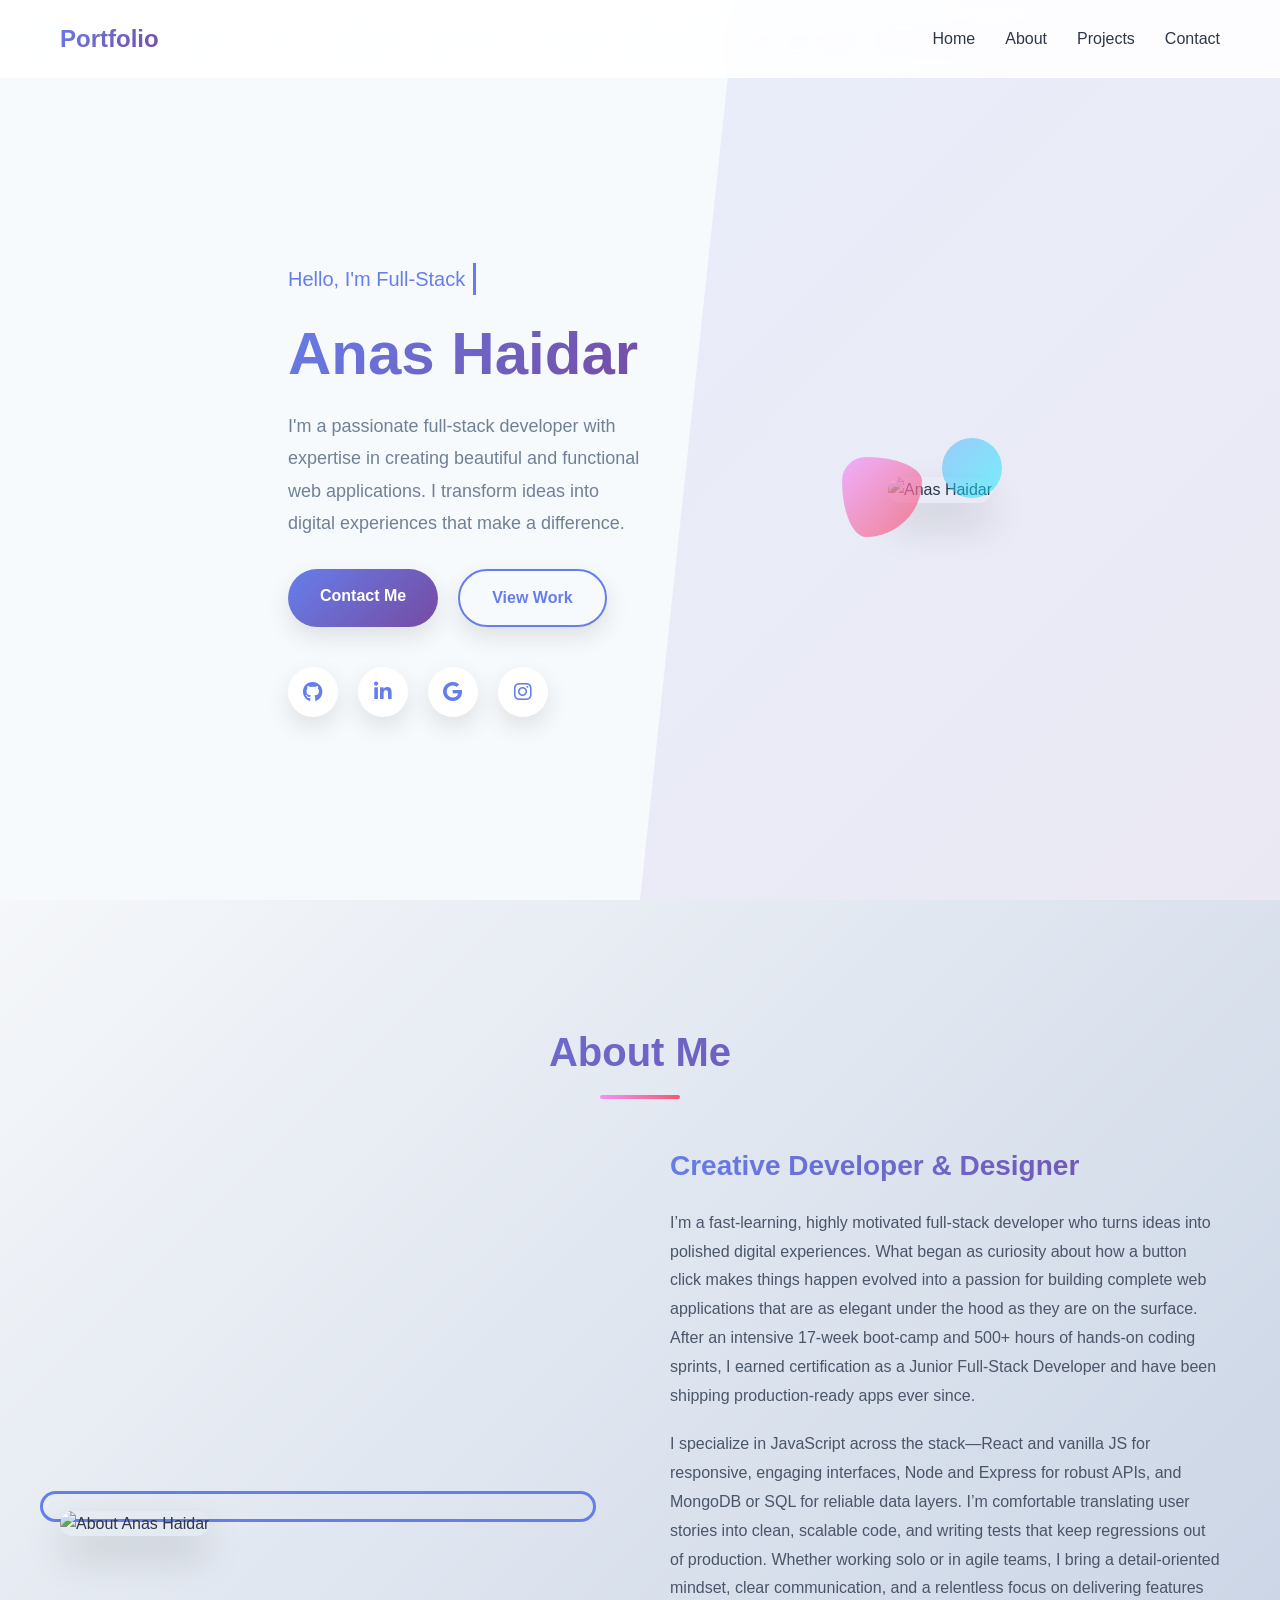
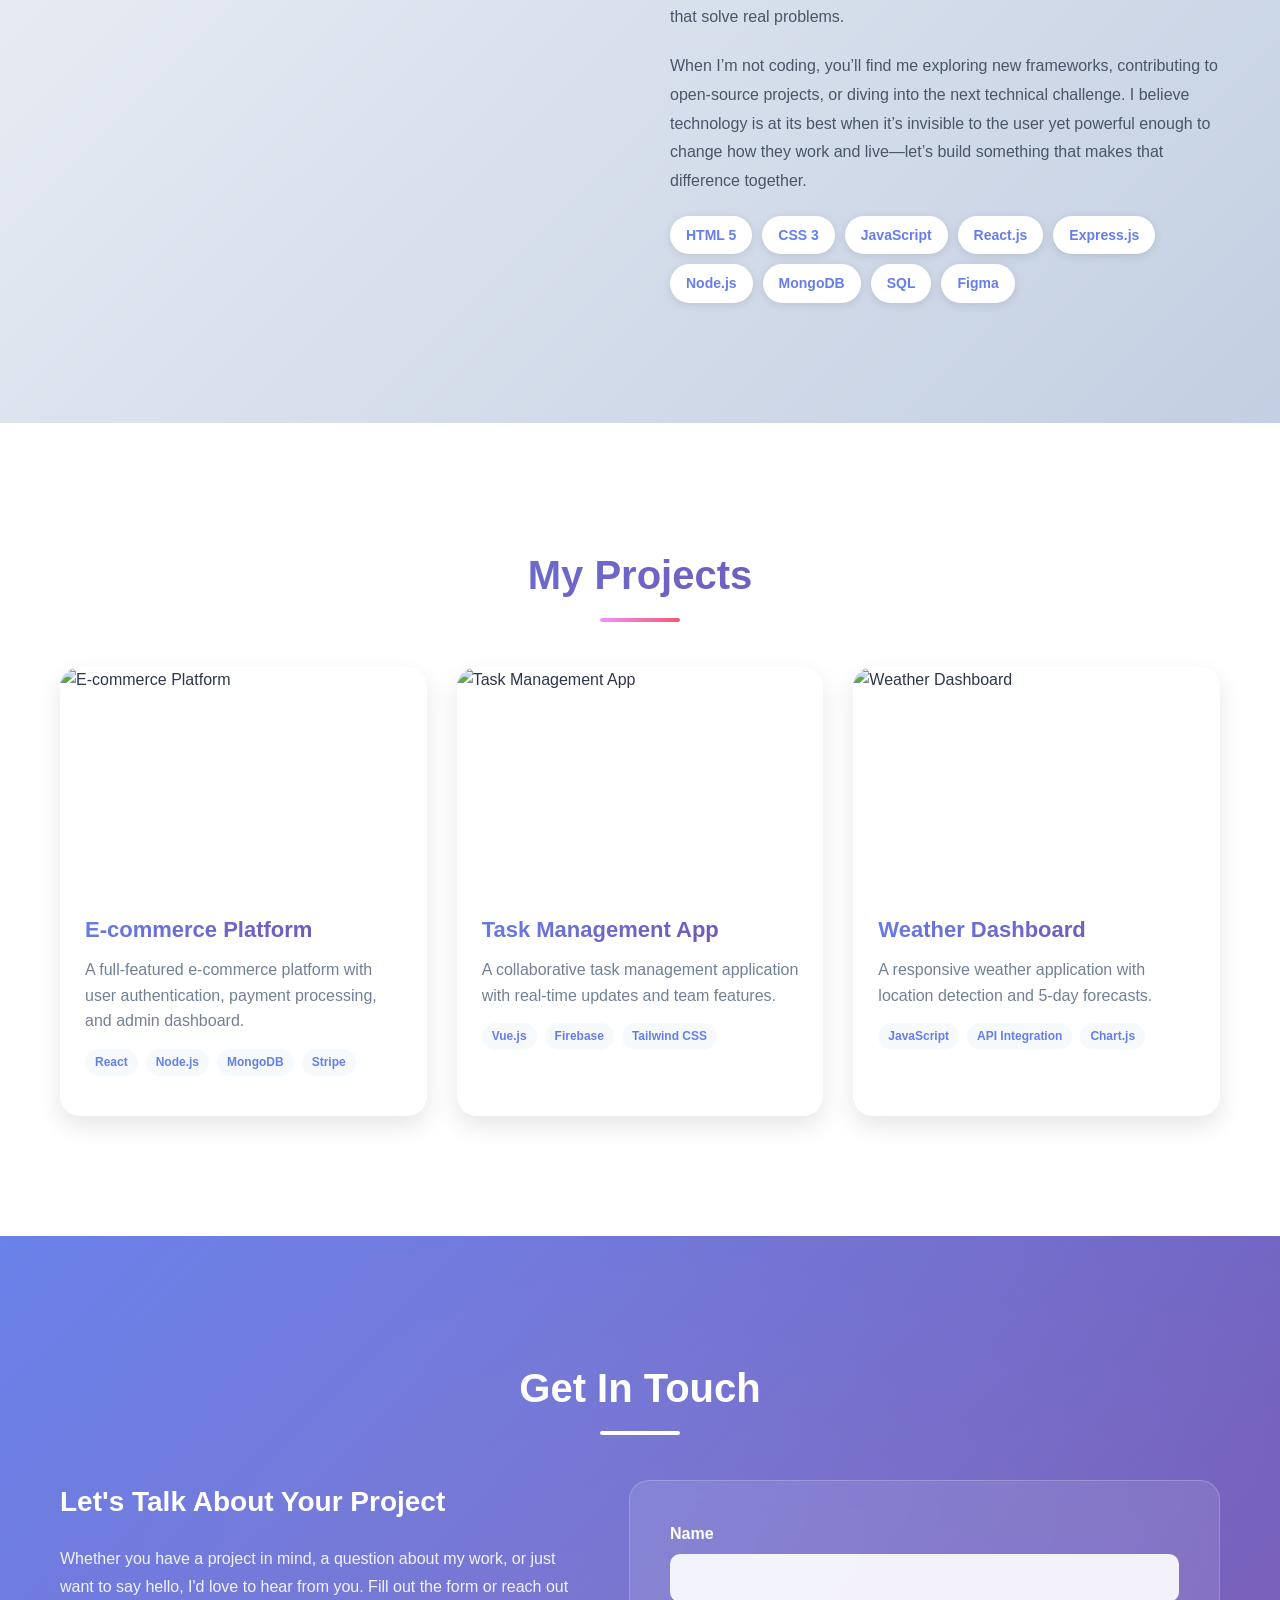
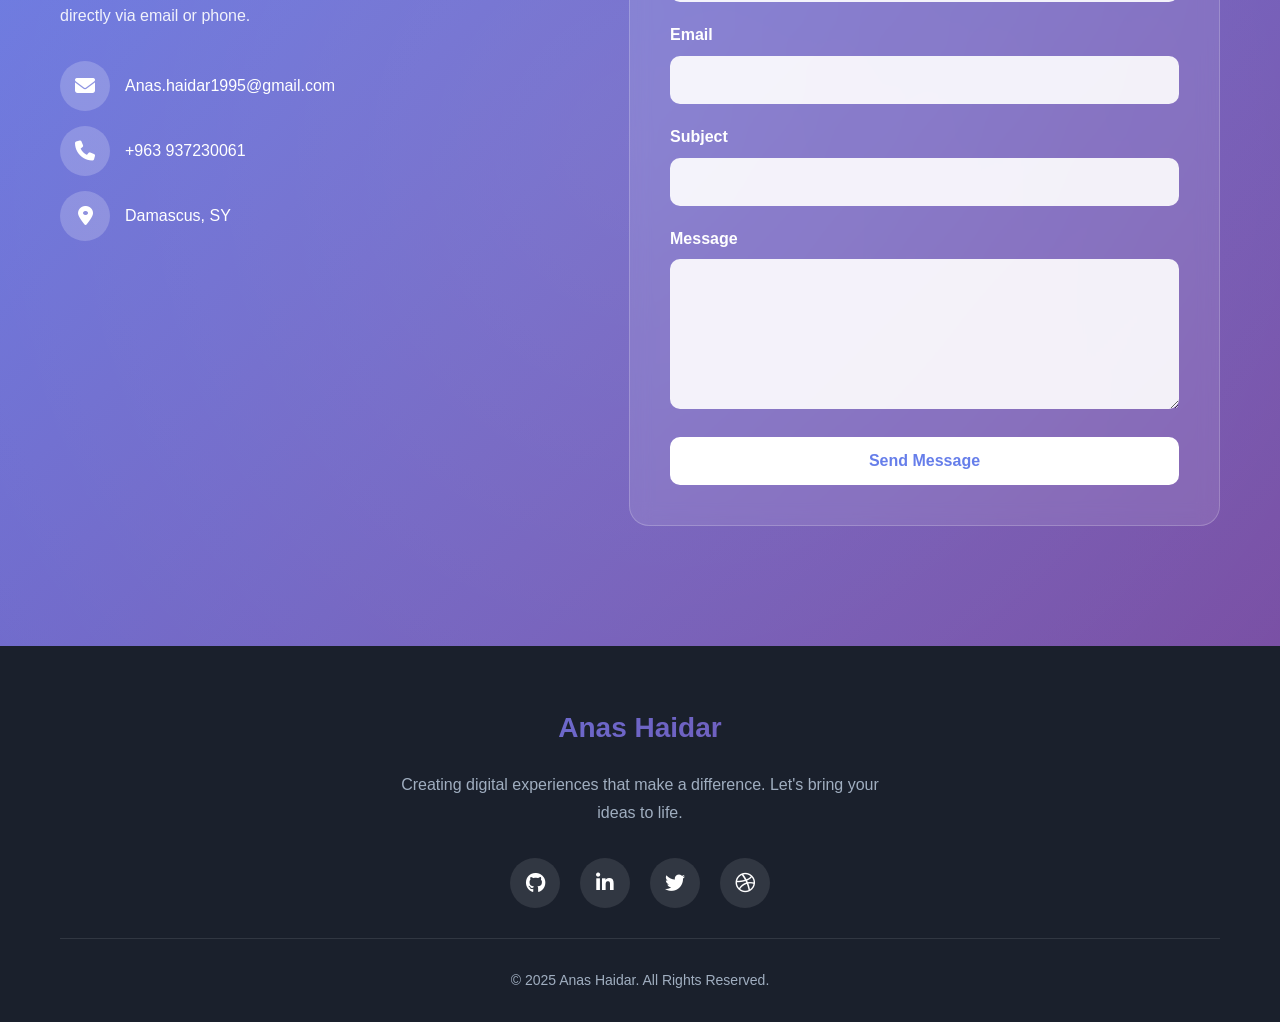
==== Portfolio.html @ c6f0a362 "first commit" ====
<!DOCTYPE html>
<html lang="en">
  <head>
    <meta charset="UTF-8" />
    <meta name="viewport" content="width=device-width, initial-scale=1.0" />
    <title>Anas Haidar | Creative Full Stack Developer</title>
    <link
      rel="stylesheet"
      href="https://cdnjs.cloudflare.com/ajax/libs/font-awesome/6.4.0/css/all.min.css"
    />
    <link rel="stylesheet" href="css/style.css" />
  </head>
  <body>
    <!-- Header -->
    <header>
      <div class="container">
        <nav class="navbar">
          <a href="#" class="logo">Portfolio</a>
          <ul class="nav-links">
            <li><a href="#home">Home</a></li>
            <li><a href="#about">About</a></li>
            <li><a href="#projects">Projects</a></li>
            <li><a href="#contact">Contact</a></li>
          </ul>
          <div class="hamburger">
            <span></span>
            <span></span>
            <span></span>
          </div>
        </nav>
      </div>
    </header>

    <!-- Hero Section -->
    <section id="home" class="hero">
      <div class="hero-bg"></div>
      <div class="particles" id="particles"></div>
      <div class="container">
        <div class="hero-content">
          <div class="hero-text">
            <p class="hero-subtitle">
              Hello, I'm
              <span id="type-text"> </span><span id="cursor">|</span>
            </p>
            <h1 class="hero-title">Anas Haidar</h1>
            <p class="hero-description">
              I'm a passionate full-stack developer with expertise in creating
              beautiful and functional web applications. I transform ideas into
              digital experiences that make a difference.

              <!-- JavaScript-native full-stack architect who turns Node, React, and Mongo/SQL into shipping-ready products at startup speed. -->
            </p>
            <div class="hero-buttons">
              <a href="#contact" class="btn">Contact Me</a>
              <a href="#projects" class="btn btn-outline">View Work</a>
            </div>
            <div class="social-links">
              <a
                href="https://github.com/AnasHaidar-95"
                target="_blank"
                aria-label="GitHub"
              >
                <i class="fab fa-github"></i
              ></a>
              <a
                href="https://linkedin.com/in/anas-haidar"
                target="_blank"
                aria-label="LinkedIn"
                ><i class="fab fa-linkedin-in"></i
              ></a>
              <a
                href="mailto:anas.haidar1995@gmail.com"
                target="_blank"
                aria-label="Google"
                ><i class="fab fa-google"></i
              ></a>
              <a href="#" aria-label="Instagram"
                ><i class="fab fa-instagram"></i
              ></a>
            </div>
            <!-- <a href="#" aria-label="Job.sy"
                ><i class="fa-solid fa-briefcase"></i></a>
            </div> -->
          </div>
          <div class="hero-image">
            <div class="floating-element"></div>
            <div class="floating-element"></div>
            <img src="https://placehold.co/500x600" alt="Anas Haidar" />
          </div>
        </div>
      </div>
    </section>

    <!-- About Section -->
    <section id="about" class="about">
      <div class="container">
        <h2 class="section-title">About Me</h2>
        <div class="about-content">
          <div class="about-image">
            <img src="https://placehold.co/500x500" alt="About Anas Haidar" />
          </div>
          <div class="about-text">
            <h3>Creative Developer & Designer</h3>
            <p>
              I’m a fast-learning, highly motivated full-stack developer who
              turns ideas into polished digital experiences. What began as
              curiosity about how a button click makes things happen evolved
              into a passion for building complete web applications that are as
              elegant under the hood as they are on the surface. After an
              intensive 17-week boot-camp and 500+ hours of hands-on coding
              sprints, I earned certification as a Junior Full-Stack Developer
              and have been shipping production-ready apps ever since.
            </p>
            <p>
              I specialize in JavaScript across the stack—React and vanilla JS
              for responsive, engaging interfaces, Node and Express for robust
              APIs, and MongoDB or SQL for reliable data layers. I’m comfortable
              translating user stories into clean, scalable code, and writing
              tests that keep regressions out of production. Whether working
              solo or in agile teams, I bring a detail-oriented mindset, clear
              communication, and a relentless focus on delivering features that
              solve real problems.
            </p>
            <p>
              When I’m not coding, you’ll find me exploring new frameworks,
              contributing to open-source projects, or diving into the next
              technical challenge. I believe technology is at its best when it’s
              invisible to the user yet powerful enough to change how they work
              and live—let’s build something that makes that difference
              together.
            </p>
            <div class="skills">
              <span class="skill-tag">HTML 5</span>
              <span class="skill-tag">CSS 3</span>
              <span class="skill-tag">JavaScript</span>
              <span class="skill-tag">React.js</span>
              <span class="skill-tag">Express.js</span>
              <span class="skill-tag">Node.js</span>
              <span class="skill-tag">MongoDB</span>
              <span class="skill-tag">SQL</span>
              <span class="skill-tag">Figma</span>
            </div>
          </div>
        </div>
      </div>
    </section>

    <!-- Projects Section -->
    <section id="projects" class="projects">
      <div class="container">
        <h2 class="section-title">My Projects</h2>
        <div class="project-grid">
          <!-- Project 1 -->
          <div class="project-card">
            <div class="project-image">
              <img
                src="https://placehold.co/600x400"
                alt="E-commerce Platform"
              />
              <div class="project-overlay">
                <a href="#" aria-label="View Project"
                  ><i class="fas fa-external-link-alt"></i
                ></a>
                <a href="#" aria-label="View Code"
                  ><i class="fab fa-github"></i
                ></a>
              </div>
            </div>
            <div class="project-details">
              <h3 class="project-title">E-commerce Platform</h3>
              <p class="project-description">
                A full-featured e-commerce platform with user authentication,
                payment processing, and admin dashboard.
              </p>
              <div class="project-tech">
                <span class="tech-tag">React</span>
                <span class="tech-tag">Node.js</span>
                <span class="tech-tag">MongoDB</span>
                <span class="tech-tag">Stripe</span>
              </div>
            </div>
          </div>

          <!-- Project 2 -->
          <div class="project-card">
            <div class="project-image">
              <img
                src="https://placehold.co/600x400"
                alt="Task Management App"
              />
              <div class="project-overlay">
                <a href="#" aria-label="View Project"
                  ><i class="fas fa-external-link-alt"></i
                ></a>
                <a href="#" aria-label="View Code"
                  ><i class="fab fa-github"></i
                ></a>
              </div>
            </div>
            <div class="project-details">
              <h3 class="project-title">Task Management App</h3>
              <p class="project-description">
                A collaborative task management application with real-time
                updates and team features.
              </p>
              <div class="project-tech">
                <span class="tech-tag">Vue.js</span>
                <span class="tech-tag">Firebase</span>
                <span class="tech-tag">Tailwind CSS</span>
              </div>
            </div>
          </div>

          <!-- Project 3 -->
          <div class="project-card">
            <div class="project-image">
              <img src="https://placehold.co/600x400" alt="Weather Dashboard" />
              <div class="project-overlay">
                <a href="#" aria-label="View Project"
                  ><i class="fas fa-external-link-alt"></i
                ></a>
                <a href="#" aria-label="View Code"
                  ><i class="fab fa-github"></i
                ></a>
              </div>
            </div>
            <div class="project-details">
              <h3 class="project-title">Weather Dashboard</h3>
              <p class="project-description">
                A responsive weather application with location detection and
                5-day forecasts.
              </p>
              <div class="project-tech">
                <span class="tech-tag">JavaScript</span>
                <span class="tech-tag">API Integration</span>
                <span class="tech-tag">Chart.js</span>
              </div>
            </div>
          </div>
        </div>
      </div>
    </section>

    <!-- Contact Section -->
    <section id="contact" class="contact">
      <div class="container">
        <h2 class="section-title">Get In Touch</h2>
        <div class="contact-content">
          <div class="contact-info">
            <h3>Let's Talk About Your Project</h3>
            <p>
              Whether you have a project in mind, a question about my work, or
              just want to say hello, I'd love to hear from you. Fill out the
              form or reach out directly via email or phone.
            </p>
            <div class="contact-details">
              <div class="contact-item">
                <i class="fas fa-envelope"></i>
                <span>Anas.haidar1995@gmail.com</span>
              </div>
              <div class="contact-item">
                <i class="fas fa-phone"></i>
                <span>+963 937230061</span>
              </div>
              <div class="contact-item">
                <i class="fas fa-map-marker-alt"></i>
                <span>Damascus, SY</span>
              </div>
            </div>
          </div>
          <div class="contact-form">
            <form id="contactForm">
              <div class="form-group">
                <label for="name">Name</label>
                <input type="text" id="name" name="name" required />
              </div>
              <div class="form-group">
                <label for="email">Email</label>
                <input type="email" id="email" name="email" required />
              </div>
              <div class="form-group">
                <label for="subject">Subject</label>
                <input type="text" id="subject" name="subject" required />
              </div>
              <div class="form-group">
                <label for="message">Message</label>
                <textarea id="message" name="message" required></textarea>
              </div>
              <button type="submit" class="submit-btn">Send Message</button>
            </form>
          </div>
        </div>
      </div>
    </section>

    <!-- Footer -->
    <footer>
      <div class="container">
        <div class="footer-content">
          <div class="footer-logo">Anas Haidar</div>
          <p class="footer-text">
            Creating digital experiences that make a difference. Let's bring
            your ideas to life.
          </p>
          <div class="footer-social">
            <a href="#" aria-label="GitHub"><i class="fab fa-github"></i></a>
            <a href="#" aria-label="LinkedIn"
              ><i class="fab fa-linkedin-in"></i
            ></a>
            <a href="#" aria-label="Twitter"><i class="fab fa-twitter"></i></a>
            <a href="#" aria-label="Dribbble"
              ><i class="fab fa-dribbble"></i
            ></a>
          </div>
        </div>
        <div class="footer-bottom">
          <p>&copy; 2025 Anas Haidar. All Rights Reserved.</p>
        </div>
      </div>
    </footer>
    <script src="javascript/script.js"></script>
  </body>
</html>
---- css/style.css ----
:root {
  --primary-color: #667eea;
  --secondary-color: #764ba2;
  --accent-color: #f093fb;
  --text-color: #2d3748;
  --light-color: #f7fafc;
  --dark-color: #1a202c;
  --gradient-1: linear-gradient(135deg, #667eea 0%, #764ba2 100%);
  --gradient-2: linear-gradient(135deg, #f093fb 0%, #f5576c 100%);
  --gradient-3: linear-gradient(135deg, #4facfe 0%, #00f2fe 100%);
  --shadow-lg: 0 10px 25px rgba(0, 0, 0, 0.1);
  --shadow-xl: 0 20px 40px rgba(0, 0, 0, 0.15);
}

* {
  margin: 0;
  padding: 0;
  box-sizing: border-box;
}

body {
  font-family: "Inter", -apple-system, BlinkMacSystemFont, "Segoe UI", Roboto,
    sans-serif;
  line-height: 1.6;
  color: var(--text-color);
  background-color: var(--light-color);
  overflow-x: hidden;
}

a {
  text-decoration: none;
  color: inherit;
}

ul {
  list-style: none;
}

.container {
  max-width: 1200px;
  margin: 0 auto;
  padding: 0 20px;
}

.btn {
  display: inline-block;
  padding: 14px 32px;
  background: var(--gradient-1);
  color: white;
  border-radius: 50px;
  font-weight: 600;
  font-size: 16px;
  transition: all 0.3s ease;
  position: relative;
  overflow: hidden;
  box-shadow: var(--shadow-lg);
}

.btn::before {
  content: "";
  position: absolute;
  top: 0;
  left: -100%;
  width: 100%;
  height: 100%;
  background: linear-gradient(
    90deg,
    transparent,
    rgba(255, 255, 255, 0.2),
    transparent
  );
  transition: left 0.5s;
}

.btn:hover::before {
  left: 100%;
}

.btn:hover {
  transform: translateY(-3px);
  box-shadow: var(--shadow-xl);
}

.btn-outline {
  background: transparent;
  border: 2px solid var(--primary-color);
  color: var(--primary-color);
}

.btn-outline:hover {
  background: var(--primary-color);
  color: white;
}

/* Header */
header {
  position: fixed;
  top: 0;
  left: 0;
  width: 100%;
  padding: 20px 0;
  z-index: 1000;
  transition: all 0.3s ease;
  background: rgba(255, 255, 255, 0.9);
  backdrop-filter: blur(10px);
}

header.scrolled {
  padding: 15px 0;
  box-shadow: 0 5px 20px rgba(0, 0, 0, 0.1);
}

.navbar {
  display: flex;
  justify-content: space-between;
  align-items: center;
}

.logo {
  font-size: 24px;
  font-weight: 700;
  background: var(--gradient-1);
  -webkit-background-clip: text;
  -webkit-text-fill-color: transparent;
  background-clip: text;
}

.nav-links {
  display: flex;
  align-items: center;
}

.nav-links li {
  margin-left: 30px;
}

.nav-links a {
  font-weight: 500;
  position: relative;
  padding: 5px 0;
}

.nav-links a::after {
  content: "";
  position: absolute;
  bottom: 0;
  left: 0;
  width: 0;
  height: 2px;
  background: var(--gradient-2);
  transition: width 0.3s ease;
}

.nav-links a:hover::after {
  width: 100%;
}

.hamburger {
  display: none;
  cursor: pointer;
  flex-direction: column;
  justify-content: space-between;
  width: 30px;
  height: 21px;
}

.hamburger span {
  display: block;
  height: 3px;
  width: 100%;
  background-color: var(--text-color);
  transition: all 0.3s ease;
}

.hamburger.active span:nth-child(1) {
  transform: translateY(9px) rotate(45deg);
}

.hamburger.active span:nth-child(2) {
  opacity: 0;
}

.hamburger.active span:nth-child(3) {
  transform: translateY(-9px) rotate(-45deg);
}

/* Hero Section */
.hero {
  height: 100vh;
  display: flex;
  align-items: center;
  padding-top: 80px;
  position: relative;
  overflow: hidden;
}

.hero-bg {
  position: absolute;
  top: 0;
  right: 0;
  width: 50%;
  height: 100%;
  background: var(--gradient-1);
  clip-path: polygon(15% 0%, 100% 0%, 100% 100%, 0% 100%);
  opacity: 0.1;
}

.particles {
  position: absolute;
  width: 100%;
  height: 100%;
  overflow: hidden;
  z-index: 0;
}

.particle {
  position: absolute;
  width: 4px;
  height: 4px;
  background: var(--primary-color);
  border-radius: 50%;
  opacity: 0.3;
  animation: float 20s infinite linear;
}

@keyframes float {
  0% {
    transform: translateY(100vh) translateX(0);
  }
  100% {
    transform: translateY(-100vh) translateX(100px);
  }
}

.hero-content {
  display: flex;
  align-items: center;
  justify-content: space-between;
  position: relative;
  z-index: 1;
}

.hero-text {
  flex: 1;
  max-width: 600px;
  animation: fadeInUp 1s ease;
}

@keyframes fadeInUp {
  from {
    opacity: 0;
    transform: translateY(30px);
  }
  to {
    opacity: 1;
    transform: translateY(0);
  }
}

.hero-subtitle {
  font-size: 20px;
  color: var(--primary-color);
  margin-bottom: 15px;
  display: inline-block;
  overflow: hidden;
  white-space: nowrap;
}

#type-text {
  font-size: inherit;
}

#cursor {
  display: inline-block;
  width: 3px;
  background: var(--primary-color);
  margin-left: 2px;
  animation: blink 0.7s infinite;
}

@keyframes blink {
  0%,
  100% {
    opacity: 1;
  }
  50% {
    opacity: 0;
  }
}

.hero-title {
  font-size: 60px;
  font-weight: 700;
  margin-bottom: 20px;
  line-height: 1.2;
  background: var(--gradient-1);
  -webkit-background-clip: text;
  -webkit-text-fill-color: transparent;
  background-clip: text;
}

.hero-description {
  font-size: 18px;
  color: #718096;
  margin-bottom: 30px;
  line-height: 1.8;
}

.hero-buttons {
  display: flex;
  gap: 20px;
  margin-bottom: 40px;
}

.social-links {
  display: flex;
  gap: 20px;
}

.social-links a {
  display: flex;
  align-items: center;
  justify-content: center;
  width: 50px;
  height: 50px;
  border-radius: 50%;
  background: white;
  color: var(--primary-color);
  font-size: 20px;
  transition: all 0.3s ease;
  box-shadow: var(--shadow-lg);
}

.social-links a:hover {
  background: var(--gradient-1);
  color: white;
  transform: translateY(-5px) rotate(360deg);
  box-shadow: var(--shadow-xl);
}

.hero-image {
  flex: 1;
  display: flex;
  justify-content: flex-end;
  position: relative;
  animation: fadeInRight 1s ease 0.5s both;
}

@keyframes fadeInRight {
  from {
    opacity: 0;
    transform: translateX(50px);
  }
  to {
    opacity: 1;
    transform: translateX(0);
  }
}

.hero-image img {
  max-width: 100%;
  height: auto;
  border-radius: 20px;
  box-shadow: var(--shadow-xl);
  transition: transform 0.3s ease;
}

.hero-image:hover img {
  transform: scale(1.05);
}

.floating-element {
  position: absolute;
  animation: float-3d 6s ease-in-out infinite;
}

.floating-element:nth-child(1) {
  top: -20px;
  right: 20%;
  width: 80px;
  height: 80px;
  background: var(--gradient-2);
  border-radius: 30% 70% 70% 30% / 30% 30% 70% 70%;
  opacity: 0.7;
  animation-delay: 0s;
}

.floating-element:nth-child(2) {
  bottom: 20%;
  right: -10px;
  width: 60px;
  height: 60px;
  background: var(--gradient-3);
  border-radius: 50%;
  opacity: 0.5;
  animation-delay: 2s;
}

@keyframes float-3d {
  0%,
  100% {
    transform: translateY(0px) rotate(0deg);
  }
  50% {
    transform: translateY(-20px) rotate(180deg);
  }
}

/* About Section */
.about {
  padding: 120px 0;
  background: linear-gradient(135deg, #f5f7fa 0%, #c3cfe2 100%);
  position: relative;
}

.section-title {
  font-size: 40px;
  font-weight: 700;
  text-align: center;
  margin-bottom: 60px;
  position: relative;
  background: var(--gradient-1);
  -webkit-background-clip: text;
  -webkit-text-fill-color: transparent;
  background-clip: text;
}

.section-title::after {
  content: "";
  position: absolute;
  bottom: -15px;
  left: 50%;
  transform: translateX(-50%);
  width: 80px;
  height: 4px;
  background: var(--gradient-2);
  border-radius: 2px;
}

.about-content {
  display: flex;
  align-items: center;
  gap: 60px;
}

.about-image {
  flex: 1;
  position: relative;
}

.about-image img {
  width: 100%;
  border-radius: 20px;
  box-shadow: var(--shadow-xl);
}

.about-image::before {
  content: "";
  position: absolute;
  top: -20px;
  left: -20px;
  width: 100%;
  height: 100%;
  border: 3px solid var(--primary-color);
  border-radius: 20px;
  z-index: -1;
}

.about-text {
  flex: 1;
}

.about-text h3 {
  font-size: 28px;
  margin-bottom: 20px;
  background: var(--gradient-1);
  -webkit-background-clip: text;
  -webkit-text-fill-color: transparent;
  background-clip: text;
}

.about-text p {
  margin-bottom: 20px;
  font-size: 16px;
  line-height: 1.8;
  color: #4a5568;
}

.skills {
  display: flex;
  flex-wrap: wrap;
  gap: 10px;
  margin-top: 20px;
}

.skill-tag {
  padding: 8px 16px;
  background: white;
  border-radius: 25px;
  font-size: 14px;
  font-weight: 600;
  color: var(--primary-color);
  box-shadow: 0 2px 10px rgba(0, 0, 0, 0.1);
  transition: all 0.3s ease;
  cursor: default;
}

.skill-tag:hover {
  transform: translateY(-2px);
  box-shadow: 0 4px 15px rgba(0, 0, 0, 0.2);
  background: var(--gradient-1);
  color: white;
}

/* Projects Section */
.projects {
  padding: 120px 0;
  background-color: white;
}

.project-grid {
  display: grid;
  grid-template-columns: repeat(auto-fill, minmax(350px, 1fr));
  gap: 30px;
}

.project-card {
  border-radius: 20px;
  overflow: hidden;
  box-shadow: var(--shadow-lg);
  transition: all 0.3s ease;
  position: relative;
  background: white;
}

.project-card:hover {
  transform: translateY(-10px);
  box-shadow: var(--shadow-xl);
}

.project-image {
  position: relative;
  overflow: hidden;
  height: 220px;
}

.project-image img {
  width: 100%;
  height: 100%;
  object-fit: cover;
  transition: transform 0.5s ease;
}

.project-card:hover .project-image img {
  transform: scale(1.1);
}

.project-overlay {
  position: absolute;
  top: 0;
  left: 0;
  width: 100%;
  height: 100%;
  background: rgba(0, 0, 0, 0.8);
  display: flex;
  align-items: center;
  justify-content: center;
  opacity: 0;
  transition: opacity 0.3s ease;
}

.project-card:hover .project-overlay {
  opacity: 1;
}

.project-overlay a {
  margin: 0 10px;
  width: 50px;
  height: 50px;
  border-radius: 50%;
  background: white;
  display: flex;
  align-items: center;
  justify-content: center;
  color: var(--primary-color);
  font-size: 20px;
  transition: all 0.3s ease;
}

.project-overlay a:hover {
  transform: scale(1.2);
  background: var(--primary-color);
  color: white;
}

.project-details {
  padding: 25px;
}

.project-title {
  font-size: 22px;
  font-weight: 700;
  margin-bottom: 10px;
  background: var(--gradient-1);
  -webkit-background-clip: text;
  -webkit-text-fill-color: transparent;
  background-clip: text;
}

.project-description {
  color: #718096;
  margin-bottom: 15px;
  line-height: 1.6;
}

.project-tech {
  display: flex;
  flex-wrap: wrap;
  gap: 8px;
  margin-bottom: 15px;
}

.tech-tag {
  padding: 4px 10px;
  background: var(--light-color);
  border-radius: 15px;
  font-size: 12px;
  color: var(--primary-color);
  font-weight: 600;
}

/* Contact Section */
.contact {
  padding: 120px 0;
  background: linear-gradient(135deg, #667eea 0%, #764ba2 100%);
  color: white;
  position: relative;
  overflow: hidden;
}

.contact::before {
  content: "";
  position: absolute;
  top: -50%;
  right: -50%;
  width: 200%;
  height: 200%;
  background: radial-gradient(
    circle,
    rgba(255, 255, 255, 0.1) 0%,
    transparent 70%
  );
  animation: rotate 30s linear infinite;
}

@keyframes rotate {
  from {
    transform: rotate(0deg);
  }
  to {
    transform: rotate(360deg);
  }
}

.contact .section-title {
  color: white;
  background: none;
  -webkit-text-fill-color: white;
}

.contact .section-title::after {
  background: white;
}

.contact-content {
  display: flex;
  gap: 60px;
}

.contact-info {
  flex: 1;
}

.contact-info h3 {
  font-size: 28px;
  margin-bottom: 20px;
}

.contact-info p {
  margin-bottom: 30px;
  font-size: 16px;
  line-height: 1.8;
  opacity: 0.9;
}

.contact-details {
  margin-bottom: 30px;
}

.contact-item {
  display: flex;
  align-items: center;
  margin-bottom: 15px;
}

.contact-item i {
  width: 50px;
  height: 50px;
  background: rgba(255, 255, 255, 0.2);
  border-radius: 50%;
  display: flex;
  align-items: center;
  justify-content: center;
  margin-right: 15px;
  font-size: 20px;
}

.contact-form {
  flex: 1;
  background: rgba(255, 255, 255, 0.1);
  padding: 40px;
  border-radius: 20px;
  backdrop-filter: blur(10px);
  border: 1px solid rgba(255, 255, 255, 0.2);
}

.form-group {
  margin-bottom: 20px;
}

.form-group label {
  display: block;
  margin-bottom: 8px;
  font-weight: 600;
}

.form-group input,
.form-group textarea {
  width: 100%;
  padding: 15px;
  border: none;
  border-radius: 10px;
  background: rgba(255, 255, 255, 0.9);
  font-family: inherit;
  font-size: 16px;
  transition: all 0.3s ease;
}

.form-group input:focus,
.form-group textarea:focus {
  outline: none;
  box-shadow: 0 0 0 3px rgba(255, 255, 255, 0.3);
  transform: translateY(-2px);
}

.form-group textarea {
  height: 150px;
  resize: vertical;
}

.submit-btn {
  width: 100%;
  padding: 15px;
  background: white;
  color: var(--primary-color);
  border: none;
  border-radius: 10px;
  font-size: 16px;
  font-weight: 600;
  cursor: pointer;
  transition: all 0.3s ease;
}

.submit-btn:hover {
  transform: translateY(-2px);
  box-shadow: 0 5px 20px rgba(0, 0, 0, 0.2);
}

/* Footer */
footer {
  background: var(--dark-color);
  color: white;
  padding: 60px 0 30px;
  text-align: center;
}

.footer-content {
  margin-bottom: 30px;
}

.footer-logo {
  font-size: 28px;
  font-weight: 700;
  background: var(--gradient-1);
  -webkit-background-clip: text;
  -webkit-text-fill-color: transparent;
  background-clip: text;
  margin-bottom: 20px;
}

.footer-text {
  max-width: 500px;
  margin: 0 auto 30px;
  color: #a0aec0;
  line-height: 1.8;
}

.footer-social {
  display: flex;
  justify-content: center;
  gap: 20px;
  margin-bottom: 30px;
}

.footer-social a {
  display: flex;
  align-items: center;
  justify-content: center;
  width: 50px;
  height: 50px;
  background: rgba(255, 255, 255, 0.1);
  border-radius: 50%;
  color: white;
  font-size: 20px;
  transition: all 0.3s ease;
}

.footer-social a:hover {
  background: var(--gradient-1);
  transform: translateY(-5px);
}

.footer-bottom {
  padding-top: 30px;
  border-top: 1px solid rgba(255, 255, 255, 0.1);
  color: #a0aec0;
  font-size: 14px;
}

/* Responsive Styles */
@media (max-width: 992px) {
  .hero {
    height: auto;
    min-height: 100vh;
    padding-top: 120px;
    padding-bottom: 60px;
  }

  .hero-buttons, .social-links{
    justify-content: center;
  }

  .hero-content {
    flex-direction: column-reverse;
    text-align: center;
  }

  .hero-image {
    margin-bottom: 40px;
    justify-content: center;
  }

  .about-content {
    flex-direction: column;
  }

  .contact-content {
    flex-direction: column;
  }

  .hero-title {
    font-size: 48px;
  }
}

@media (max-width: 768px) {
  .hamburger {
    display: flex;
  }

  .nav-links {
    position: fixed;
    top: 80px;
    left: -100%;
    width: 100%;
    height: calc(100vh - 80px);
    background: white;
    flex-direction: column;
    align-items: center;
    justify-content: center;
    transition: left 0.3s ease;
  }

  .nav-links.active {
    left: 0;
  }

  .nav-links li {
    margin: 15px 0;
  }

  .hero-title {
    font-size: 36px;
  }

  .hero-buttons {
    flex-direction: column;
    gap: 15px;
  }

  .project-grid {
    grid-template-columns: 1fr;
  }

  .section-title {
    font-size: 32px;
  }
}

@media (max-width: 576px) {
  .hero-title {
    font-size: 28px;
  }

  .hero-subtitle {
    font-size: 16px;
  }

  .hero-description {
    font-size: 16px;
  }

  .section-title {
    font-size: 28px;
  }
}
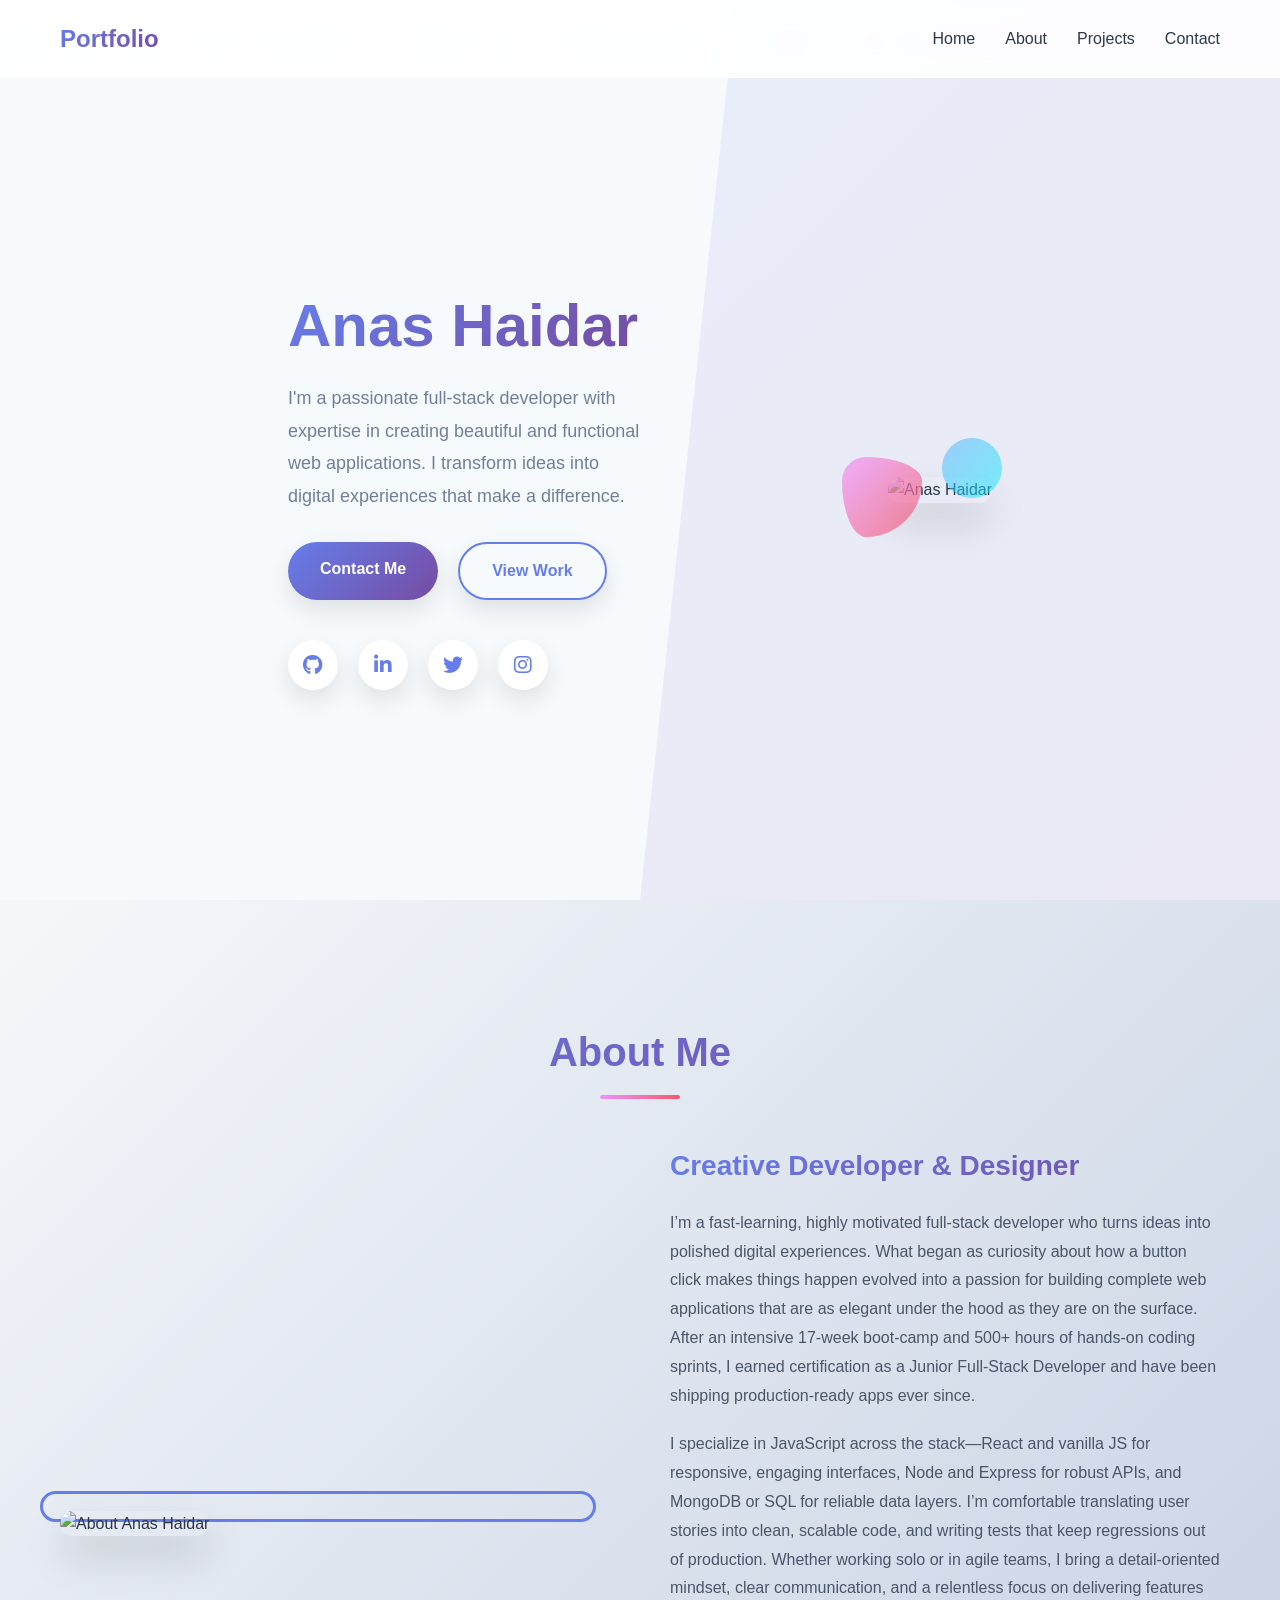
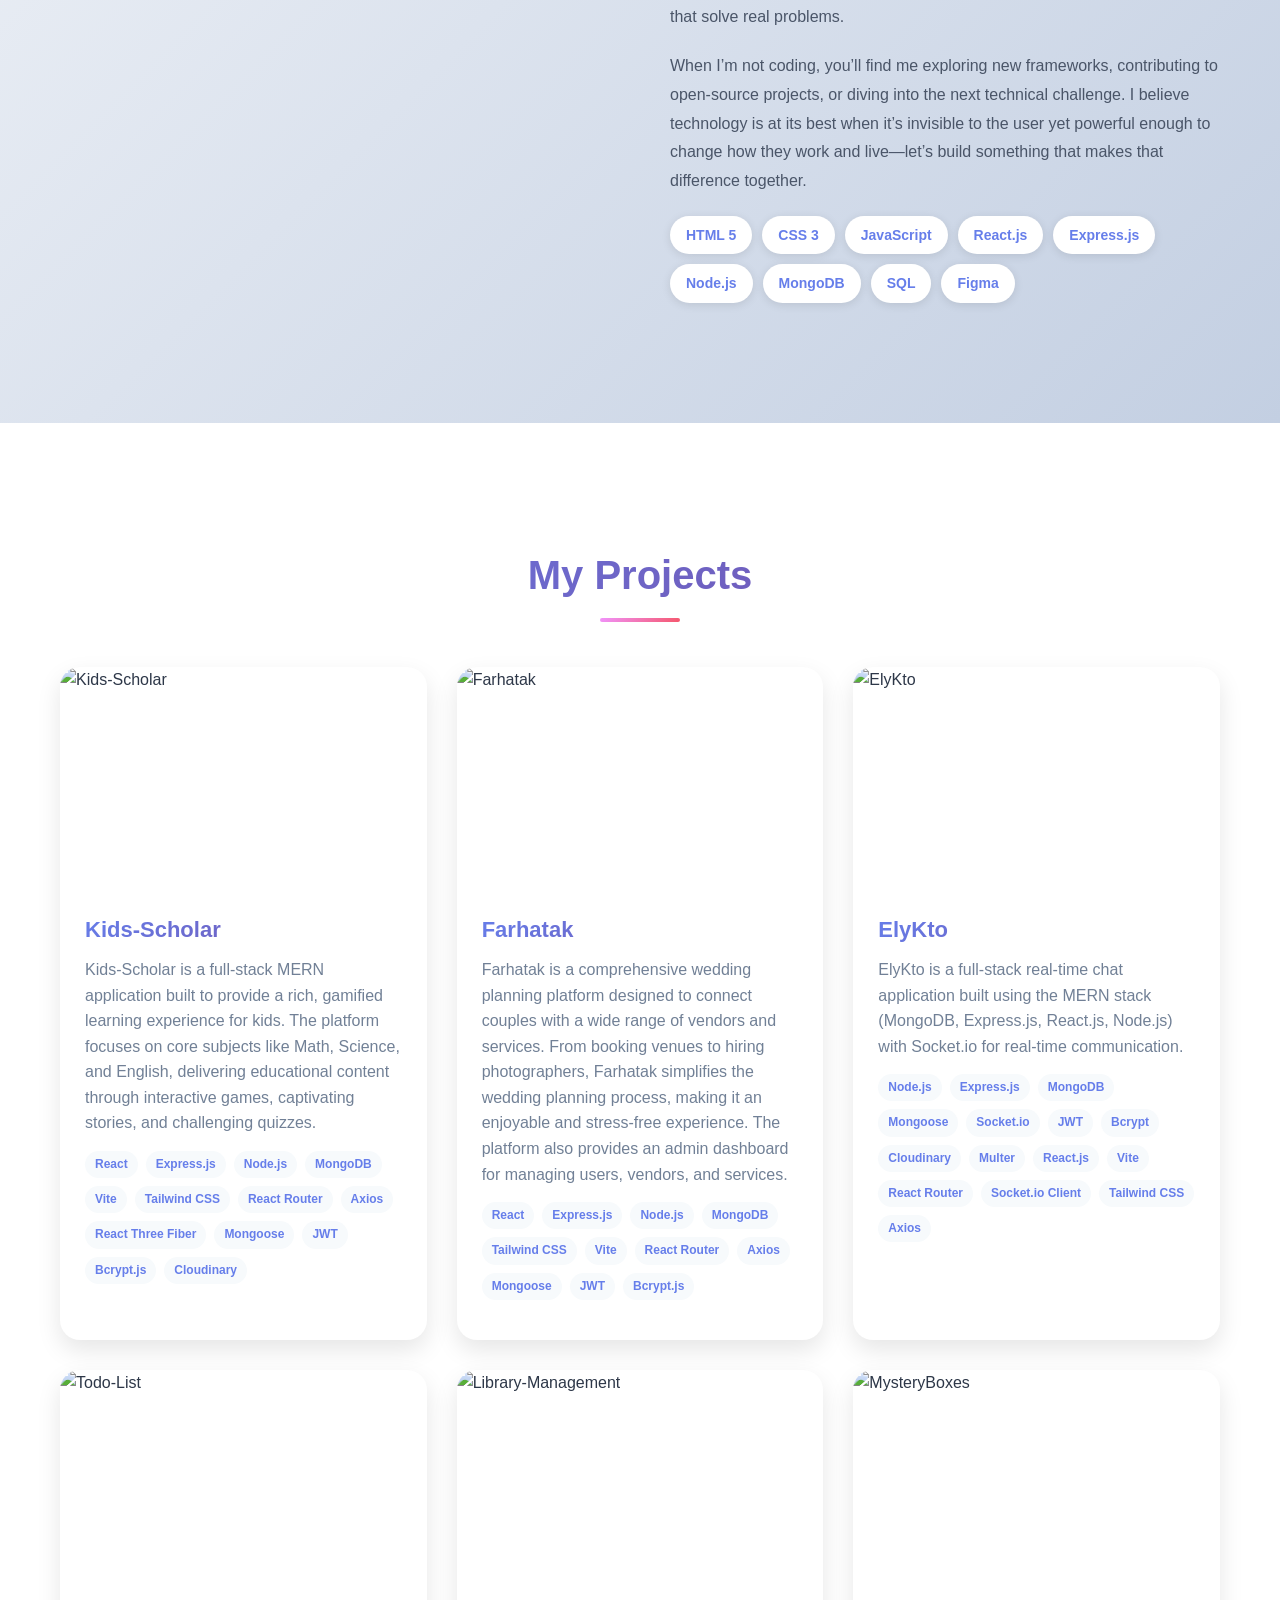
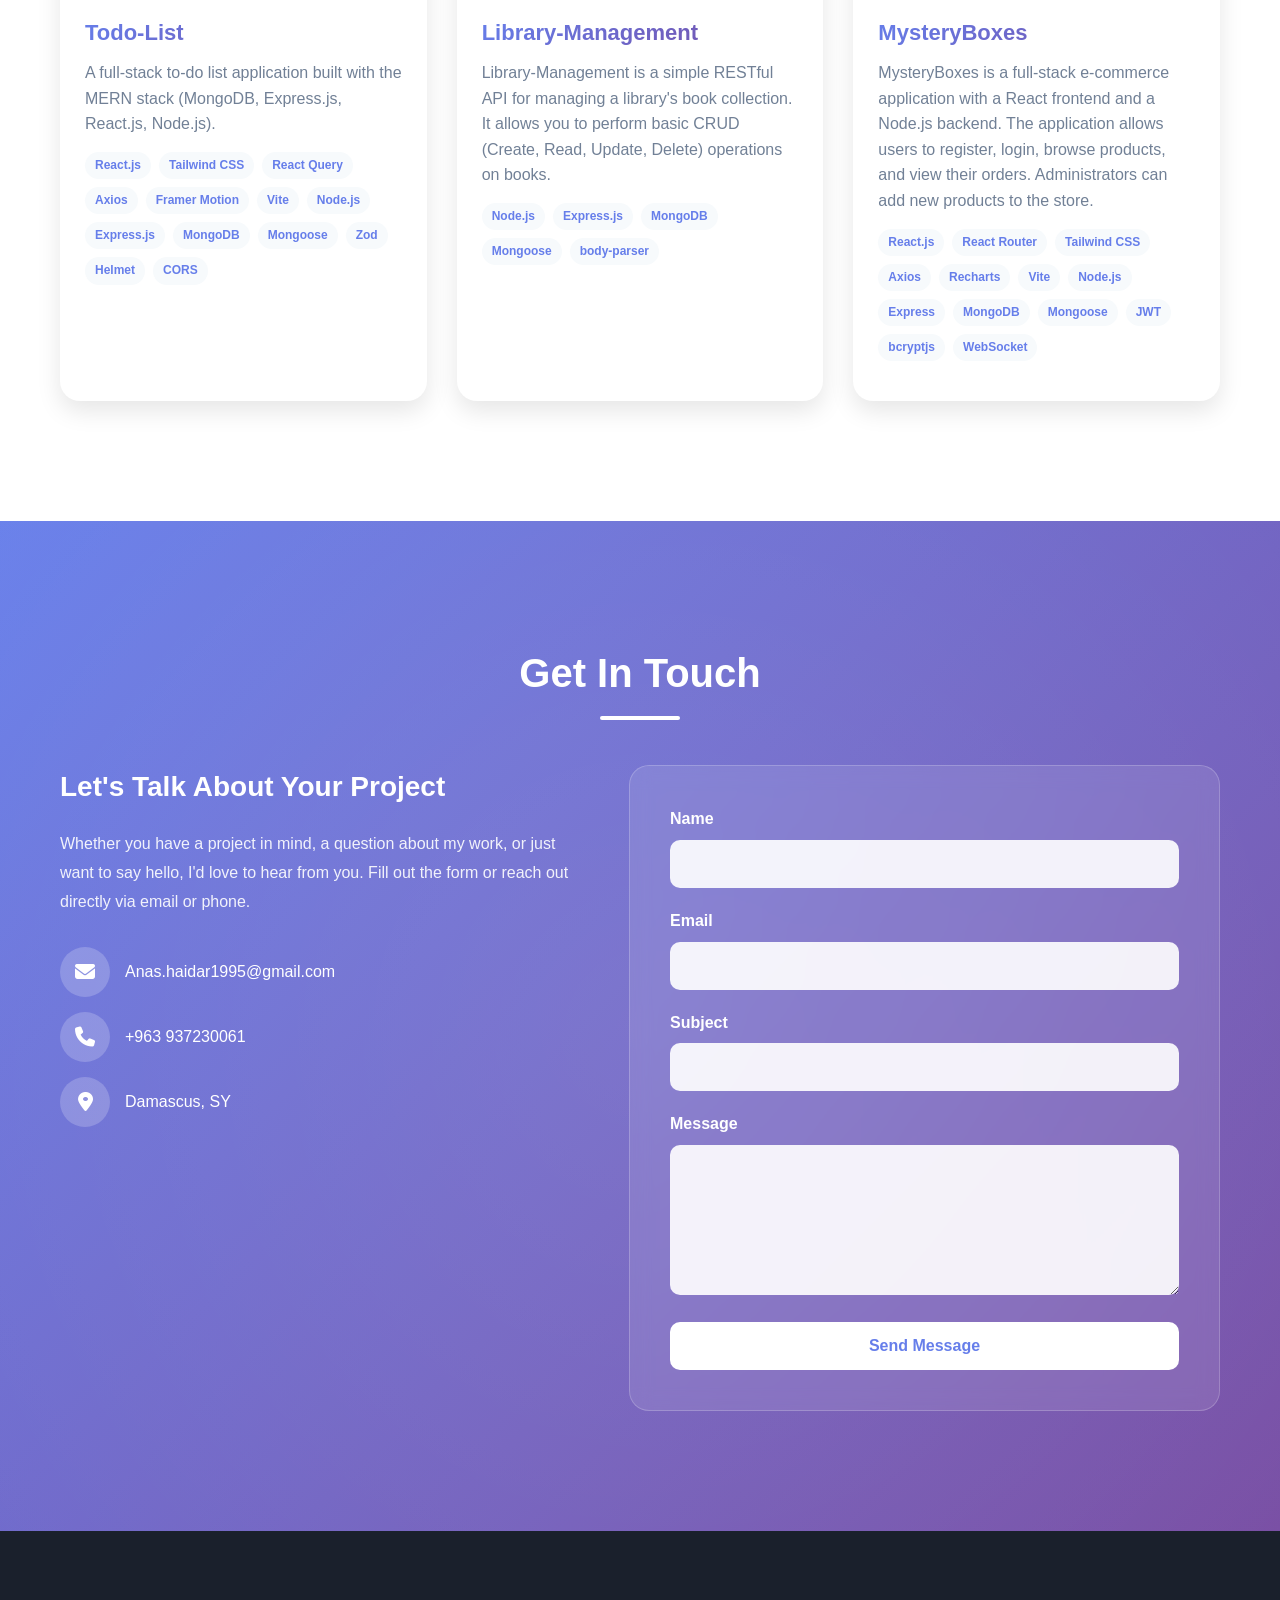
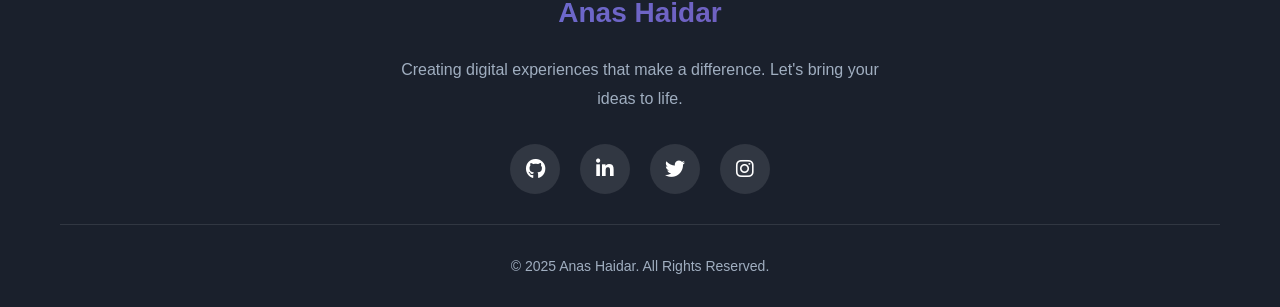
==== commit 56d66e03: "update content" ====
--- a/Portfolio.html
+++ b/Portfolio.html
@@ -38,17 +38,11 @@
       <div class="container">
         <div class="hero-content">
           <div class="hero-text">
-            <p class="hero-subtitle">
-              Hello, I'm
-              <span id="type-text"> </span><span id="cursor">|</span>
-            </p>
             <h1 class="hero-title">Anas Haidar</h1>
             <p class="hero-description">
               I'm a passionate full-stack developer with expertise in creating
               beautiful and functional web applications. I transform ideas into
               digital experiences that make a difference.
-
-              <!-- JavaScript-native full-stack architect who turns Node, React, and Mongo/SQL into shipping-ready products at startup speed. -->
             </p>
             <div class="hero-buttons">
               <a href="#contact" class="btn">Contact Me</a>
@@ -69,18 +63,18 @@
                 ><i class="fab fa-linkedin-in"></i
               ></a>
               <a
-                href="mailto:anas.haidar1995@gmail.com"
+                href="https://x.com/_Anas_95"
                 target="_blank"
-                aria-label="Google"
-                ><i class="fab fa-google"></i
+                aria-label="Twitter"
+                ><i class="fab fa-twitter"></i
               ></a>
-              <a href="#" aria-label="Instagram"
+              <a
+                href="https://www.instagram.com/_anas_haidar_"
+                target="_blank"
+                aria-label="Instagram"
                 ><i class="fab fa-instagram"></i
               ></a>
             </div>
-            <!-- <a href="#" aria-label="Job.sy"
-                ><i class="fa-solid fa-briefcase"></i></a>
-            </div> -->
           </div>
           <div class="hero-image">
             <div class="floating-element"></div>
@@ -153,90 +147,229 @@
           <!-- Project 1 -->
           <div class="project-card">
             <div class="project-image">
+              <img src="https://placehold.co/600x400" alt="Kids-Scholar" />
+              <div class="project-overlay">
+                <a
+                  href="https://github.com/AnasHaidar-95/Kids-Scholar"
+                  target="_blank"
+                  aria-label="View Code"
+                  ><i class="fab fa-github"></i
+                ></a>
+              </div>
+            </div>
+            <div class="project-details">
+              <h3 class="project-title">Kids-Scholar</h3>
+              <p class="project-description">
+                Kids-Scholar is a full-stack MERN application built to provide a
+                rich, gamified learning experience for kids. The platform
+                focuses on core subjects like Math, Science, and English,
+                delivering educational content through interactive games,
+                captivating stories, and challenging quizzes.
+              </p>
+              <div class="project-tech">
+                <span class="tech-tag">React</span>
+                <span class="tech-tag">Express.js</span>
+                <span class="tech-tag">Node.js</span>
+                <span class="tech-tag">MongoDB</span>
+                <span class="tech-tag">Vite</span>
+                <span class="tech-tag">Tailwind CSS</span>
+                <span class="tech-tag">React Router</span>
+                <span class="tech-tag">Axios</span>
+                <span class="tech-tag">React Three Fiber</span>
+                <span class="tech-tag">Mongoose</span>
+                <span class="tech-tag">JWT</span>
+                <span class="tech-tag">Bcrypt.js</span>
+                <span class="tech-tag">Cloudinary</span>
+              </div>
+            </div>
+          </div>
+
+          <!-- Project 2 -->
+          <div class="project-card">
+            <div class="project-image">
+              <img src="https://placehold.co/600x400" alt="Farhatak" />
+              <div class="project-overlay">
+                <a
+                  href="https://github.com/AnasHaidar-95/Farhatak"
+                  aria-label="View Code"
+                  ><i class="fab fa-github"></i
+                ></a>
+              </div>
+            </div>
+            <div class="project-details">
+              <h3 class="project-title">Farhatak</h3>
+              <p class="project-description">
+                Farhatak is a comprehensive wedding planning platform designed
+                to connect couples with a wide range of vendors and services.
+                From booking venues to hiring photographers, Farhatak simplifies
+                the wedding planning process, making it an enjoyable and
+                stress-free experience. The platform also provides an admin
+                dashboard for managing users, vendors, and services.
+              </p>
+              <div class="project-tech">
+                <span class="tech-tag">React</span>
+                <span class="tech-tag">Express.js</span>
+                <span class="tech-tag">Node.js</span>
+                <span class="tech-tag">MongoDB</span>
+                <span class="tech-tag">Tailwind CSS</span>
+                <span class="tech-tag">Vite</span>
+                <span class="tech-tag">React Router</span>
+                <span class="tech-tag">Axios</span>
+                <span class="tech-tag">Mongoose</span>
+                <span class="tech-tag">JWT</span>
+                <span class="tech-tag">Bcrypt.js</span>
+              </div>
+            </div>
+          </div>
+
+          <!-- Project 3 -->
+          <div class="project-card">
+            <div class="project-image">
+              <img src="https://placehold.co/600x400" alt="ElyKto" />
+              <div class="project-overlay">
+                <a
+                  href="https://github.com/AnasHaidar-95/ElyKto"
+                  aria-label="View Code"
+                  ><i class="fab fa-github"></i
+                ></a>
+              </div>
+            </div>
+            <div class="project-details">
+              <h3 class="project-title">ElyKto</h3>
+              <p class="project-description">
+                ElyKto is a full-stack real-time chat application built using
+                the MERN stack (MongoDB, Express.js, React.js, Node.js) with
+                Socket.io for real-time communication.
+              </p>
+              <div class="project-tech">
+                <span class="tech-tag">Node.js</span>
+                <span class="tech-tag">Express.js</span>
+                <span class="tech-tag">MongoDB</span>
+                <span class="tech-tag">Mongoose</span>
+                <span class="tech-tag">Socket.io</span>
+                <span class="tech-tag">JWT</span>
+                <span class="tech-tag">Bcrypt</span>
+                <span class="tech-tag">Cloudinary</span>
+                <span class="tech-tag">Multer</span>
+                <span class="tech-tag">React.js</span>
+                <span class="tech-tag">Vite</span>
+                <span class="tech-tag">React Router</span>
+                <span class="tech-tag">Socket.io Client</span>
+                <span class="tech-tag">Tailwind CSS</span>
+                <span class="tech-tag">Axios</span>
+              </div>
+            </div>
+          </div>
+
+                   <!-- Project 4 -->
+          <div class="project-card">
+            <div class="project-image">
               <img
                 src="https://placehold.co/600x400"
-                alt="E-commerce Platform"
+                alt="Todo-List"
               />
               <div class="project-overlay">
-                <a href="#" aria-label="View Project"
-                  ><i class="fas fa-external-link-alt"></i
-                ></a>
-                <a href="#" aria-label="View Code"
-                  ><i class="fab fa-github"></i
-                ></a>
-              </div>
-            </div>
-            <div class="project-details">
-              <h3 class="project-title">E-commerce Platform</h3>
-              <p class="project-description">
-                A full-featured e-commerce platform with user authentication,
-                payment processing, and admin dashboard.
-              </p>
-              <div class="project-tech">
-                <span class="tech-tag">React</span>
-                <span class="tech-tag">Node.js</span>
-                <span class="tech-tag">MongoDB</span>
-                <span class="tech-tag">Stripe</span>
-              </div>
-            </div>
-          </div>
-
-          <!-- Project 2 -->
+                <a
+                  href="https://github.com/AnasHaidar-95/Todo-List"
+                  aria-label="View Code"
+                  ><i class="fab fa-github"></i
+                ></a>
+              </div>
+            </div>
+            <div class="project-details">
+              <h3 class="project-title">Todo-List</h3>
+              <p class="project-description">
+              A full-stack to-do list application built with the MERN stack (MongoDB, Express.js, React.js, Node.js).
+              </p>
+              <div class="project-tech">
+                <span class="tech-tag">React.js</span>
+                <span class="tech-tag">Tailwind CSS</span>
+                <span class="tech-tag">React Query</span>
+                <span class="tech-tag">Axios</span>
+                <span class="tech-tag">Framer Motion</span>
+                <span class="tech-tag">Vite</span>
+                <span class="tech-tag">Node.js</span>
+                <span class="tech-tag">Express.js</span>
+                <span class="tech-tag">MongoDB</span>
+                <span class="tech-tag">Mongoose</span>
+                <span class="tech-tag">Zod</span>
+                <span class="tech-tag">Helmet</span>
+                <span class="tech-tag">CORS</span>
+              </div>
+            </div>
+          </div>
+
+          <!-- Project 5 -->
           <div class="project-card">
             <div class="project-image">
               <img
                 src="https://placehold.co/600x400"
-                alt="Task Management App"
+                alt="Library-Management"
               />
               <div class="project-overlay">
-                <a href="#" aria-label="View Project"
-                  ><i class="fas fa-external-link-alt"></i
-                ></a>
-                <a href="#" aria-label="View Code"
-                  ><i class="fab fa-github"></i
-                ></a>
-              </div>
-            </div>
-            <div class="project-details">
-              <h3 class="project-title">Task Management App</h3>
-              <p class="project-description">
-                A collaborative task management application with real-time
-                updates and team features.
-              </p>
-              <div class="project-tech">
-                <span class="tech-tag">Vue.js</span>
-                <span class="tech-tag">Firebase</span>
+                <a
+                  href="https://github.com/AnasHaidar-95/Library-Management"
+                  aria-label="View Code"
+                  ><i class="fab fa-github"></i
+                ></a>
+              </div>
+            </div>
+            <div class="project-details">
+              <h3 class="project-title">Library-Management</h3>
+              <p class="project-description">
+                Library-Management is a simple RESTful API for managing a
+                library's book collection. It allows you to perform basic CRUD
+                (Create, Read, Update, Delete) operations on books.
+              </p>
+              <div class="project-tech">
+                <span class="tech-tag">Node.js</span>
+                <span class="tech-tag">Express.js</span>
+                <span class="tech-tag">MongoDB</span>
+                <span class="tech-tag">Mongoose</span>
+                <span class="tech-tag">body-parser</span>
+              </div>
+            </div>
+          </div>
+
+                   <!-- Project 6 -->
+          <div class="project-card">
+            <div class="project-image">
+              <img
+                src="https://placehold.co/600x400"
+                alt="MysteryBoxes"
+              />
+              <div class="project-overlay">
+                <a
+                  href="https://github.com/AnasHaidar-95/MysteryBoxes"
+                  aria-label="View Code"
+                  ><i class="fab fa-github"></i
+                ></a>
+              </div>
+            </div>
+            <div class="project-details">
+              <h3 class="project-title">MysteryBoxes</h3>
+              <p class="project-description">
+              MysteryBoxes is a full-stack e-commerce application with a React frontend and a Node.js backend. The application allows users to register, login, browse products, and view their orders. Administrators can add new products to the store.
+              </p>
+              <div class="project-tech">
+                <span class="tech-tag">React.js</span>
+                <span class="tech-tag">React Router</span>
                 <span class="tech-tag">Tailwind CSS</span>
-              </div>
-            </div>
-          </div>
-
-          <!-- Project 3 -->
-          <div class="project-card">
-            <div class="project-image">
-              <img src="https://placehold.co/600x400" alt="Weather Dashboard" />
-              <div class="project-overlay">
-                <a href="#" aria-label="View Project"
-                  ><i class="fas fa-external-link-alt"></i
-                ></a>
-                <a href="#" aria-label="View Code"
-                  ><i class="fab fa-github"></i
-                ></a>
-              </div>
-            </div>
-            <div class="project-details">
-              <h3 class="project-title">Weather Dashboard</h3>
-              <p class="project-description">
-                A responsive weather application with location detection and
-                5-day forecasts.
-              </p>
-              <div class="project-tech">
-                <span class="tech-tag">JavaScript</span>
-                <span class="tech-tag">API Integration</span>
-                <span class="tech-tag">Chart.js</span>
-              </div>
-            </div>
-          </div>
+                <span class="tech-tag">Axios</span>
+                <span class="tech-tag">Recharts</span>
+                <span class="tech-tag">Vite</span>
+                <span class="tech-tag">Node.js</span>
+                <span class="tech-tag">Express</span>
+                <span class="tech-tag">MongoDB</span>
+                <span class="tech-tag">Mongoose</span>
+                <span class="tech-tag">JWT</span>
+                <span class="tech-tag">bcryptjs</span>
+                <span class="tech-tag">WebSocket</span>
+              </div>
+            </div>
+          </div>
+
+
         </div>
       </div>
     </section>
@@ -303,13 +436,30 @@
             your ideas to life.
           </p>
           <div class="footer-social">
-            <a href="#" aria-label="GitHub"><i class="fab fa-github"></i></a>
-            <a href="#" aria-label="LinkedIn"
+            <a
+              href="https://github.com/AnasHaidar-95"
+              target="_blank"
+              aria-label="GitHub"
+            >
+              <i class="fab fa-github"></i
+            ></a>
+            <a
+              href="https://linkedin.com/in/anas-haidar"
+              target="_blank"
+              aria-label="LinkedIn"
               ><i class="fab fa-linkedin-in"></i
             ></a>
-            <a href="#" aria-label="Twitter"><i class="fab fa-twitter"></i></a>
-            <a href="#" aria-label="Dribbble"
-              ><i class="fab fa-dribbble"></i
+            <a
+              href="https://x.com/_Anas_95"
+              target="_blank"
+              aria-label="Twitter"
+              ><i class="fab fa-twitter"></i
+            ></a>
+            <a
+              href="https://www.instagram.com/_anas_haidar_"
+              target="_blank"
+              aria-label="Instagram"
+              ><i class="fab fa-instagram"></i
             ></a>
           </div>
         </div>
--- a/css/style.css
+++ b/css/style.css
@@ -255,27 +255,6 @@
     opacity: 1;
     transform: translateY(0);
   }
-}
-
-.hero-subtitle {
-  font-size: 20px;
-  color: var(--primary-color);
-  margin-bottom: 15px;
-  display: inline-block;
-  overflow: hidden;
-  white-space: nowrap;
-}
-
-#type-text {
-  font-size: inherit;
-}
-
-#cursor {
-  display: inline-block;
-  width: 3px;
-  background: var(--primary-color);
-  margin-left: 2px;
-  animation: blink 0.7s infinite;
 }
 
 @keyframes blink {
@@ -922,10 +901,6 @@
     font-size: 28px;
   }
 
-  .hero-subtitle {
-    font-size: 16px;
-  }
-
   .hero-description {
     font-size: 16px;
   }
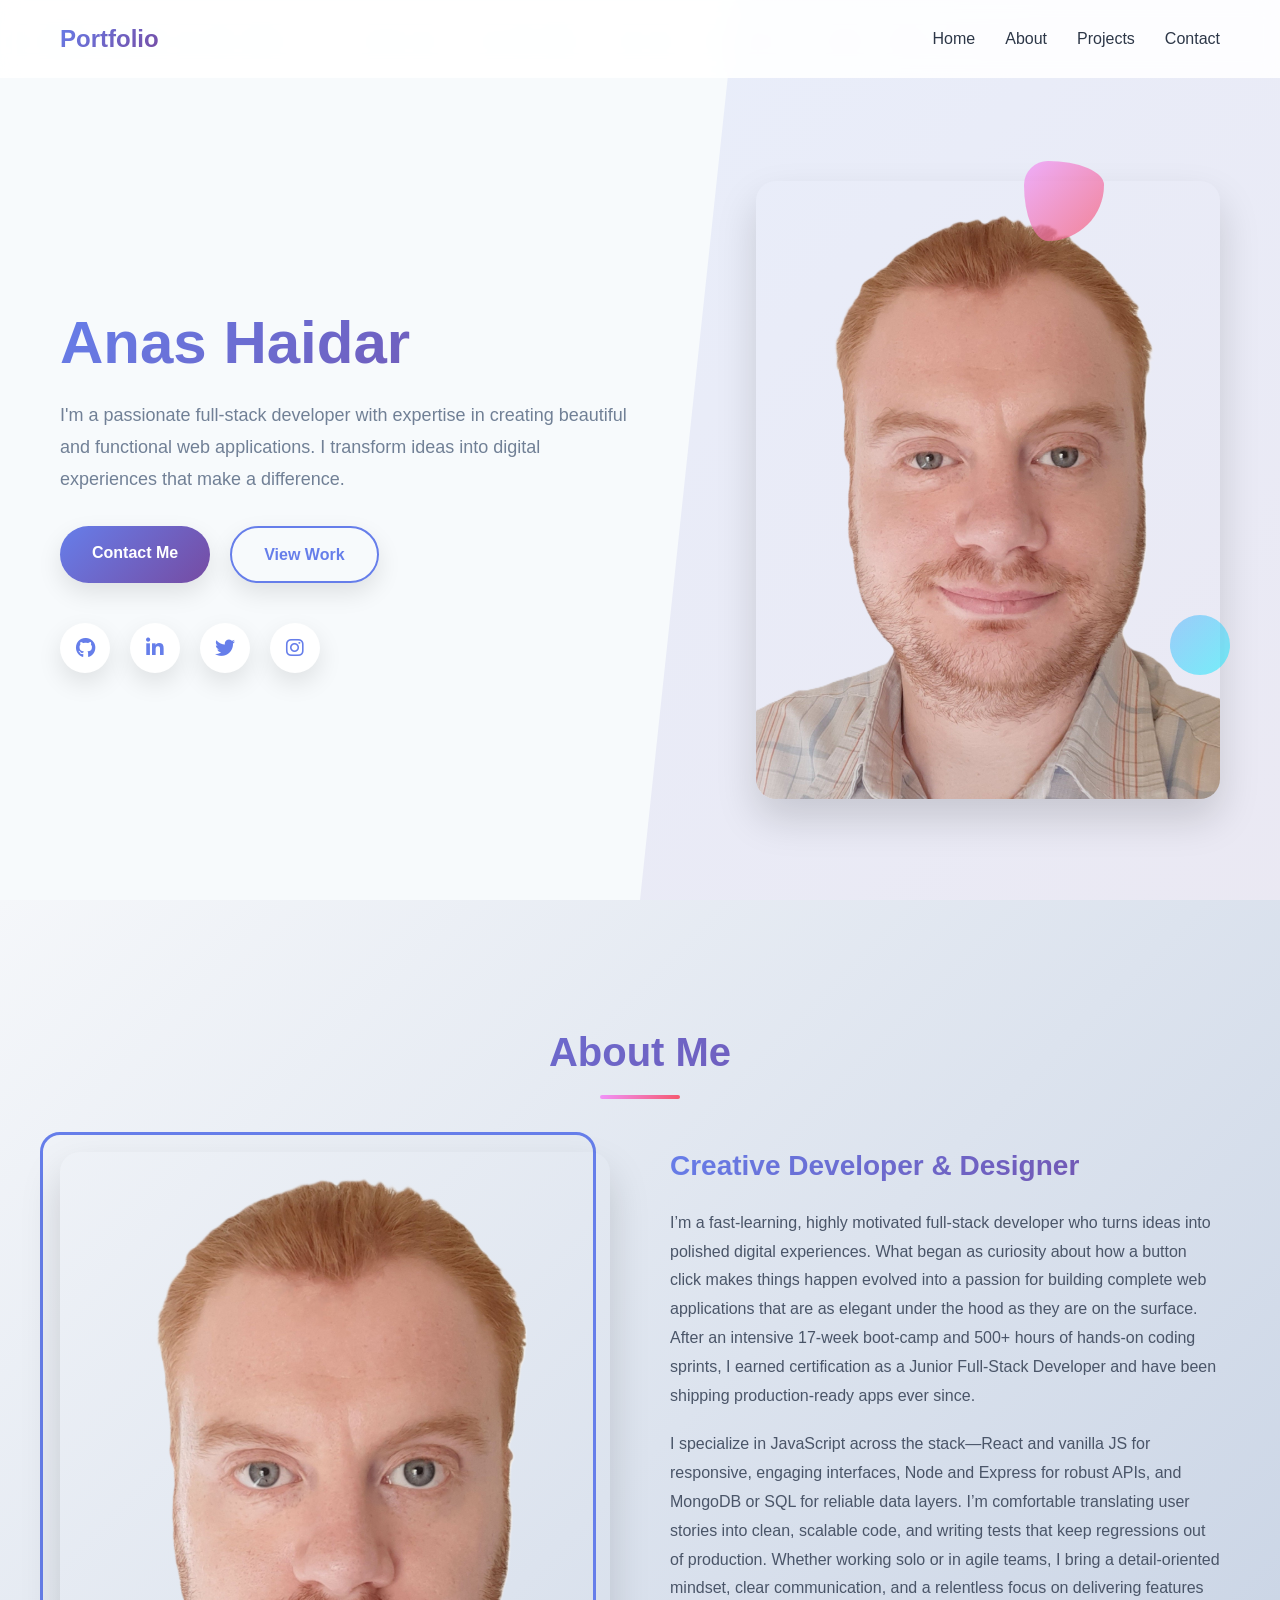
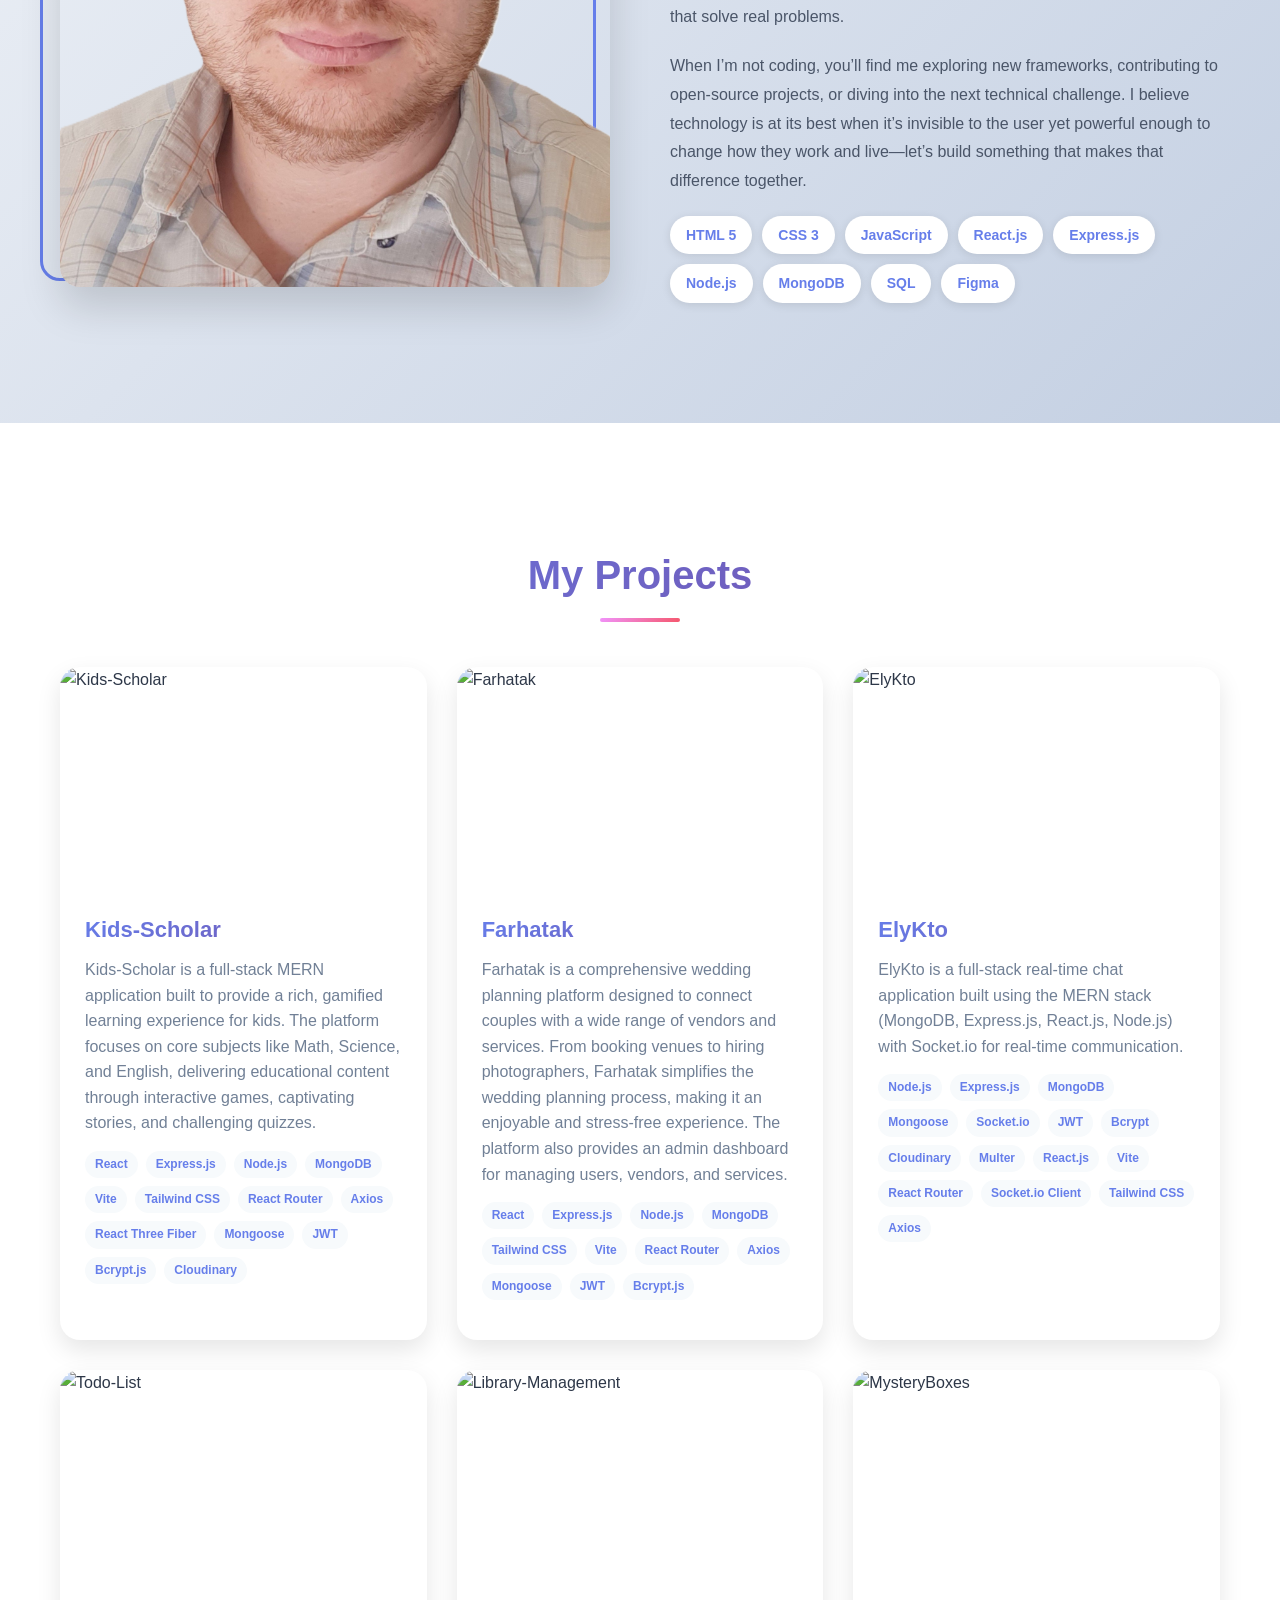
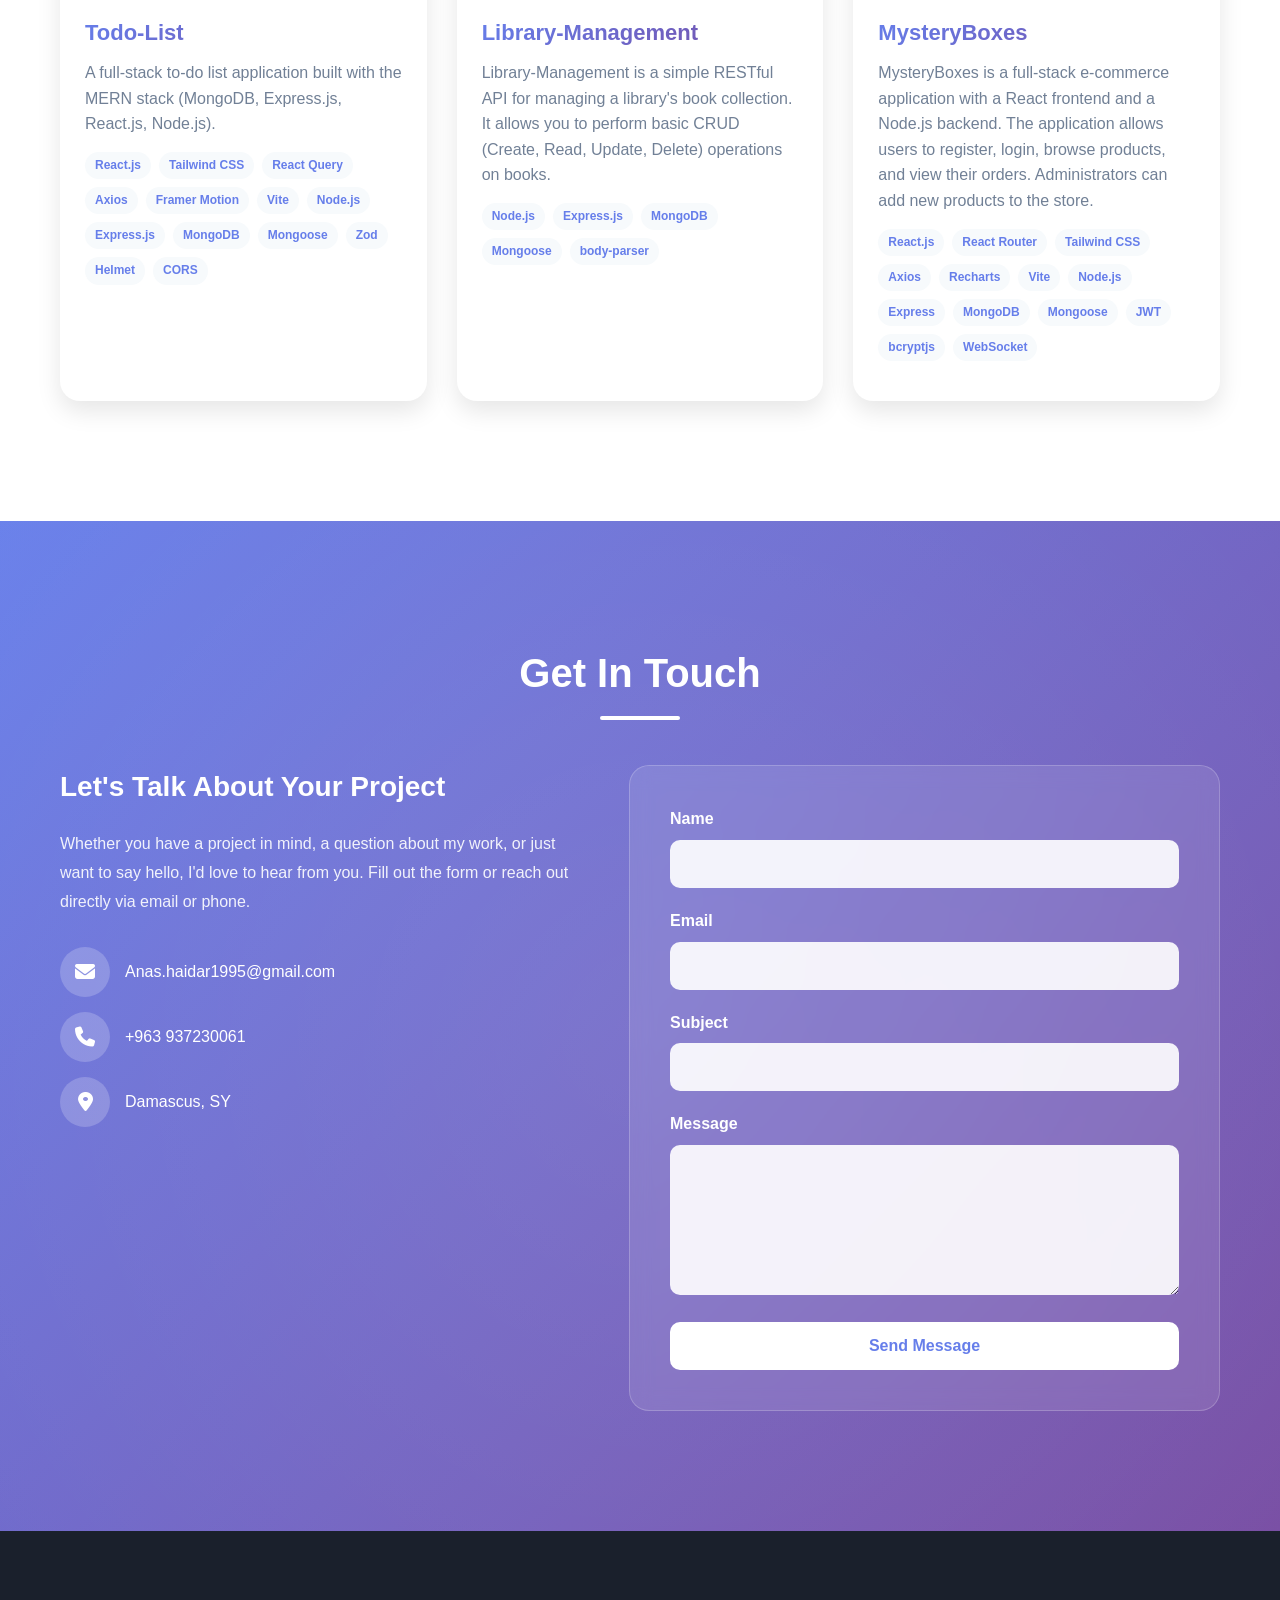
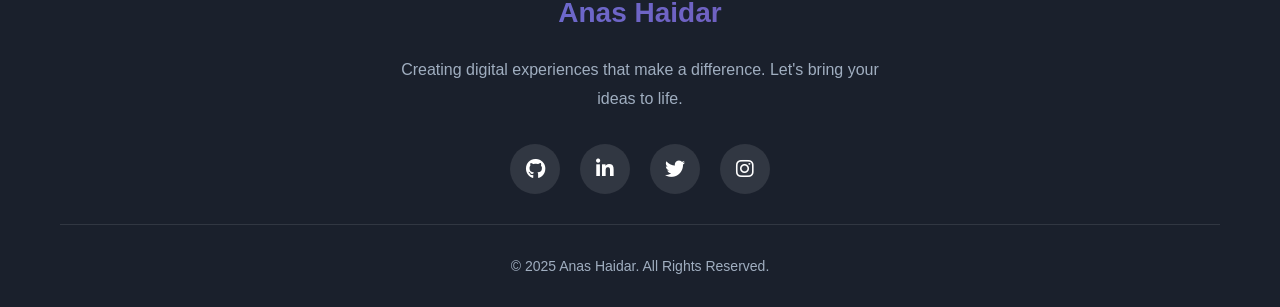
==== commit 87a45dc8: "add images" ====
--- a/Portfolio.html
+++ b/Portfolio.html
@@ -79,7 +79,7 @@
           <div class="hero-image">
             <div class="floating-element"></div>
             <div class="floating-element"></div>
-            <img src="https://placehold.co/500x600" alt="Anas Haidar" />
+            <img src="./assets/images/me.png" alt="Anas Haidar" />
           </div>
         </div>
       </div>
@@ -91,7 +91,7 @@
         <h2 class="section-title">About Me</h2>
         <div class="about-content">
           <div class="about-image">
-            <img src="https://placehold.co/500x500" alt="About Anas Haidar" />
+            <img src="./assets/images/me2.png" alt="About Anas Haidar" />
           </div>
           <div class="about-text">
             <h3>Creative Developer & Designer</h3>
--- a/css/style.css
+++ b/css/style.css
@@ -337,7 +337,7 @@
 }
 
 .hero-image img {
-  max-width: 100%;
+  max-width: 80%;
   height: auto;
   border-radius: 20px;
   box-shadow: var(--shadow-xl);
